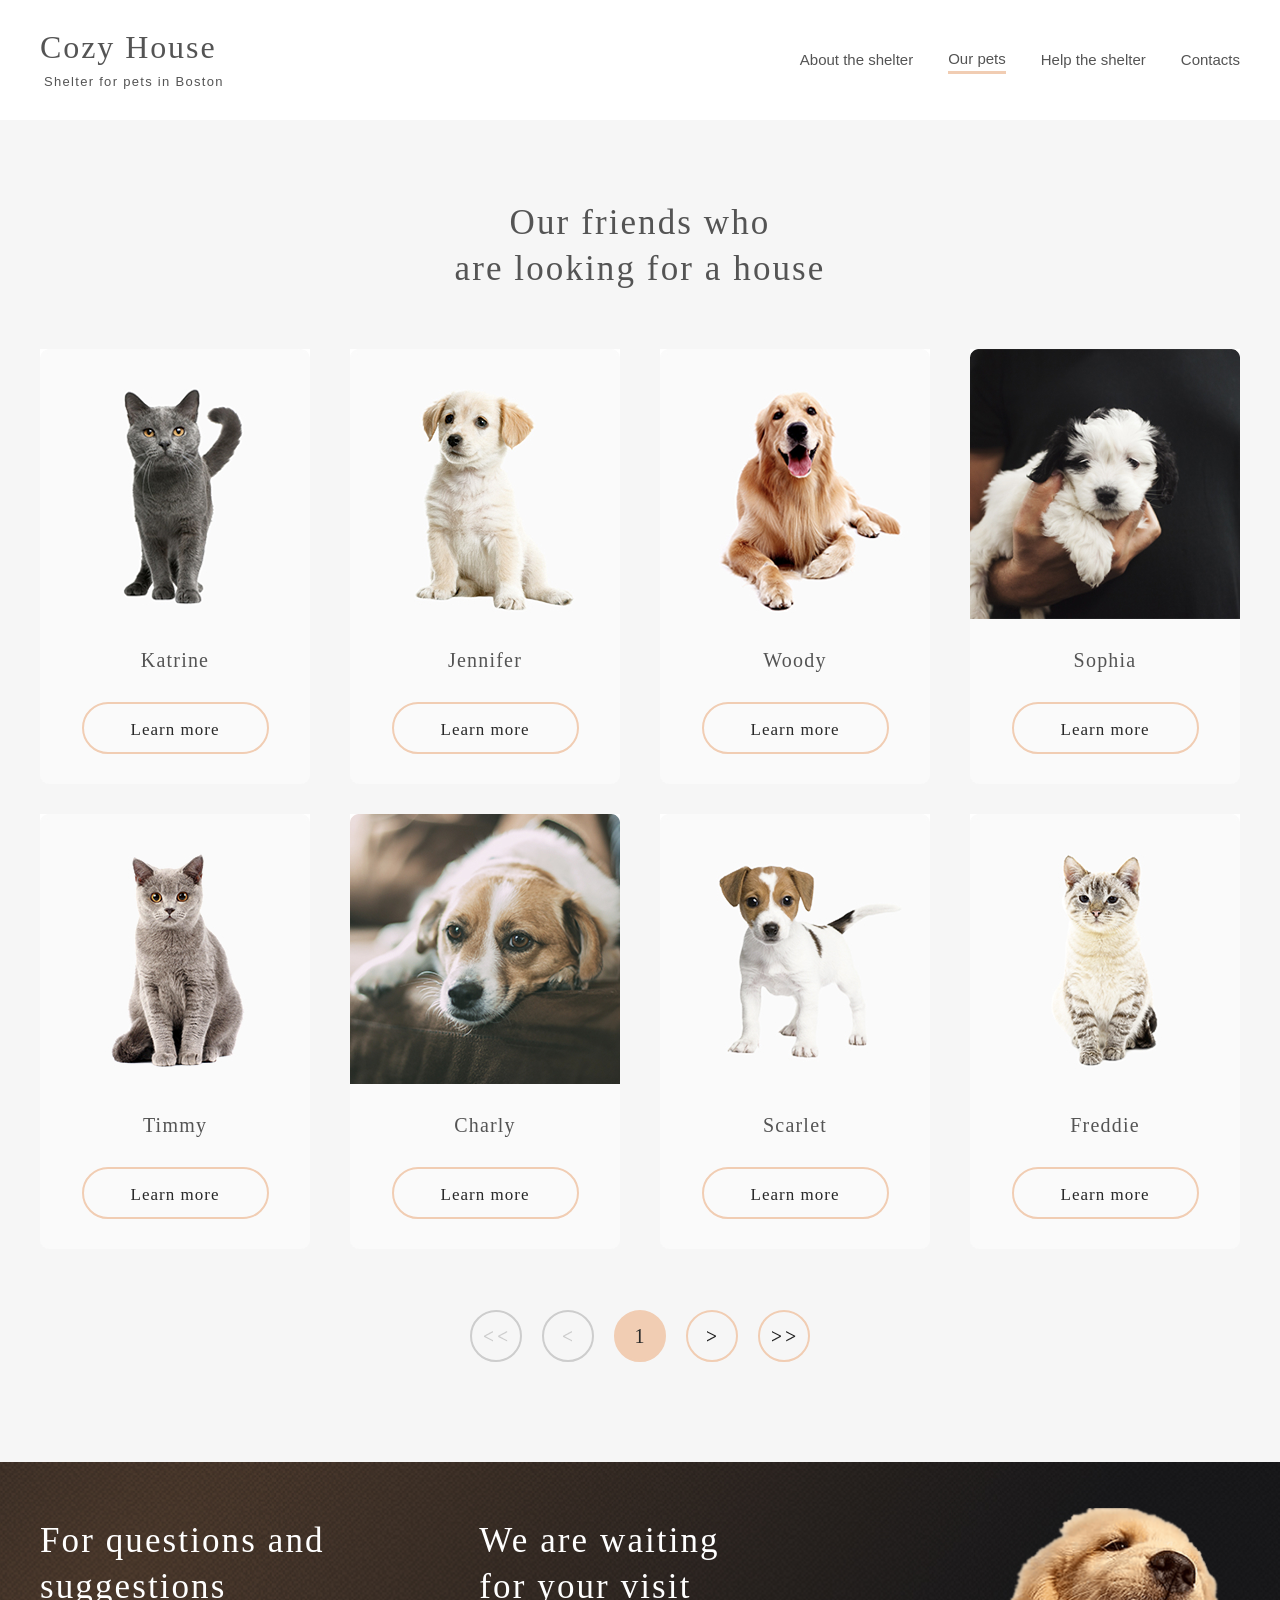
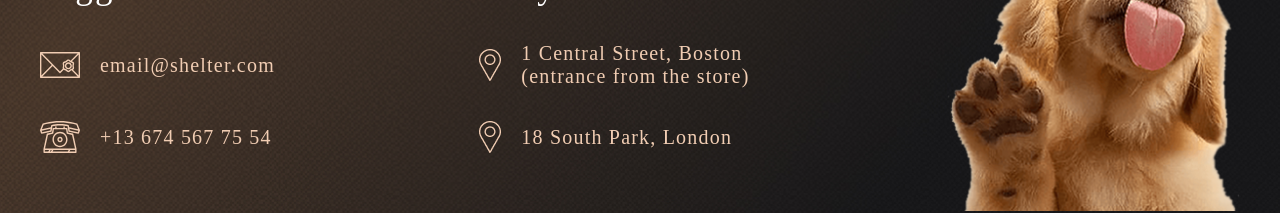
==== shelter/our-pets.html @ 45bc3e40 "feat: add Interactivity" ====
<!DOCTYPE html>
<html lang="en">
<head>
    <meta charset="UTF-8">
    <meta name="viewport" content="width=device-width, initial-scale=1.0">
    <title>Our pets</title>
    <link rel="shortcut icon" href="./favicon.ico" type="image/x-icon">
    <link rel="stylesheet" href="./styles/normalize.css">
    <link rel="preconnect" href="https://fonts.googleapis.com">
    <link rel="preconnect" href="https://fonts.gstatic.com" crossorigin>
    <link href="https://fonts.googleapis.com/css2?family=Inter:ital,opsz,wght@0,14..32,100..900;1,14..32,100..900&display=swap" rel="stylesheet">
    <link rel="stylesheet" href="./styles/style.css">
</head>
<body>
    <header class="header our-pets__header">
        <div class="container">
            <a class="logo" href="./index.html" >
                <h1 class="logo__title">cozy house</h1>
                <h2 class="logo__subtitle">Shelter for pets in Boston</h2>
            </a>
            <nav>
                <ul class="menu">
                    <li><a href="index.html">About the shelter</a></li>
                    <li><a class="active" href="index.html#pets">Our pets</a></li>
                    <li><a href="index.html#help">Help the shelter</a></li>
                    <li><a href="#contacts">Contacts</a></li>
                </ul>
            </nav>
        </div>
    </header>
    <main class="our-pets">
        <div class="container">
            <h2 class="title">Our friends who <br> are looking for a house</h2>
            <div class="cards">
                <div class="card">
                    <img src="./images/pets/pets-katrine.jpg" alt="katrine">
                    <div>Katrine</div>
                    <button>Learn more</button>
                </div>
                <div class="card">
                    <img src="./images/pets/pets-jennifer.jpg" alt="jennifer">
                    <div>Jennifer</div>
                    <button>Learn more</button>
                </div>
                <div class="card">
                    <img src="./images/pets/pets-woody.jpg" alt="woody">
                    <div>Woody</div>
                    <button>Learn more</button>
                </div>
                <div class="card">
                    <img src="./images/pets/pets-sophia.jpg" alt="sophia">
                    <div>Sophia</div>
                    <button>Learn more</button>
                </div>
                <div class="card">
                    <img src="./images/pets/pets-timmy.jpg" alt="timmy">
                    <div>Timmy</div>
                    <button>Learn more</button>
                </div>
                <div class="card">
                    <img src="./images/pets/pets-charly.jpg" alt="charly">
                    <div>Charly</div>
                    <button>Learn more</button>
                </div>
                <div class="card">
                    <img src="./images/pets/pets-scarlet.jpg" alt="scarlet">
                    <div>Scarlet</div>
                    <button>Learn more</button>
                </div>
                <div class="card">
                    <img src="./images/pets/pets-freddie.jpg" alt="freddie">
                    <div>Freddie</div>
                    <button>Learn more</button>
                </div>
            </div>
            <div class="pagination">
                <div class="pagination__item pagination__disabled">
                    <img src="./icons/arrow-dbl-left.png" alt="dbl-left">
                </div>
                <div class="pagination__item pagination__disabled">
                    <img src="./icons/arrow-left.png" alt="left">
                </div>
                <div class="pagination__item pagination__num">1</div>
                <div class="pagination__item pagination__active">
                    <img src="./icons/arrow-right.png" alt="right">
                </div>
                <div class="pagination__item pagination__active">
                    <img src="./icons/arrow-dbl-right.png" alt="dbl-right">
                </div>
            </div>
        </div>
    </main>
    <footer id="contacts" class="footer">
        <div class="container">
            <div class="footer__item">
                <h2 class="footer__title">For questions and suggestions</h2>
                <ul class="contacts">
                    <li><a class="contacts__item contacts__mail" href="mailto:email@shelter.com">email@shelter.com</a></li>
                    <li><a class="contacts__item contacts__tel" href="tel:+136745677554">+13 674 567 75 54</a></li>
                </ul>
            </div>
            <div class="footer__item footer__item-center">
                <h2 class="footer__title">We are waiting for your visit</h2>
                <ul class="contacts">
                    <li><a class="contacts__map" href="https://maps.app.goo.gl/KrKtAV5Xxp4Bvygg8" target="_blank">1 Central Street, Boston <br> (entrance from the store)</a></li>
                    <li><a class="contacts__map" href="https://maps.app.goo.gl/j1xK4EJBAxAeLD6s8" target="_blank">18 South Park, London </a></li>
                </ul>
            </div>
            <div class="footer__item footer__img">
                <img src="./images/footer-puppy.png" alt="puppy">
            </div>
        </div>
    </footer>
</body>
</html>
---- shelter/styles/style.css ----
@import './header.css';
@import './promo.css';
@import './about.css';
@import './pets.css';
@import './help.css';
@import './donation.css';
@import './footer.css';
@import './our-pets.css';

h1, h2, h3, h4, h5, figure, p, ol, ul {
  margin: 0;
}
  
ol[role="list"], ul[role="list"] {
  list-style: none;
  padding-inline: 0;
}

h1, h2, h3, h4, h5 {
  font-size: inherit;
  font-weight: inherit;
}

a {
  text-decoration: none;
}

img {
  display: block;
  max-inline-size: 100%;
}

html {
  font-family: 'Georgia';
  scroll-behavior: smooth;
}

:root {
	--color-light-xl: #fff;
	--color-light-l: #f6f6f6;
	--color-light-s: #fafafa;
	--color-dark-s: #cdcdcd;
	--color-dark-m: #b2b2b2;
	--color-dark-l: #545454;
	--color-dark-xl: #4c4c4c;
	--color-dark-2xl: #444;
	--color-dark-3xl: #292929;
	--color-primary: #f1cdb3;
	--color-primary-light: #fddcc4;
	--start-screen-gradient-background: #211f20;
	--footer-gradient-background: #211f20;
  --font-family: "Georgia", sans-serif;
  --second-family: "Arial", sans-serif;
  --third-family: "Inter", sans-serif;
}
.container {
  max-width: 1200px;
  margin: 0 auto;
}
.text {
  font-family: var(--second-family);
  font-weight: 400;
  font-size: 15px;
  line-height: 160%;
  color: var(--color-dark-s);
}
.btn {
  display: block;
  border-radius: 100px;
  padding: 15px 45px;
  height: 52px;
  background: var(--color-primary);
  font-weight: 400;
  font-size: 17px;
  line-height: 130%;
  letter-spacing: 0.05em;
  color: var(--color-dark-3xl);
  transition: all 0.5s ease-out;
  &:hover {
    background: var(--color-primary-light);
    box-shadow: 0 4px 4px 0 rgba(0, 0, 0, 0.25), 0 4px 4px 0 rgba(0, 0, 0, 0.25);
  }
}
.title {
  font-weight: 400;
  font-size: 35px;
  line-height: 130%;
  letter-spacing: 0.06em;
  color: var(--color-dark-l);
}
.arrow {
  width: 52px;
  height: 52px;
  border-radius: 100px;
  border: 2px solid var(--color-primary);
  display: flex;
  justify-content: center;
  align-items: center;
  cursor: pointer;
}
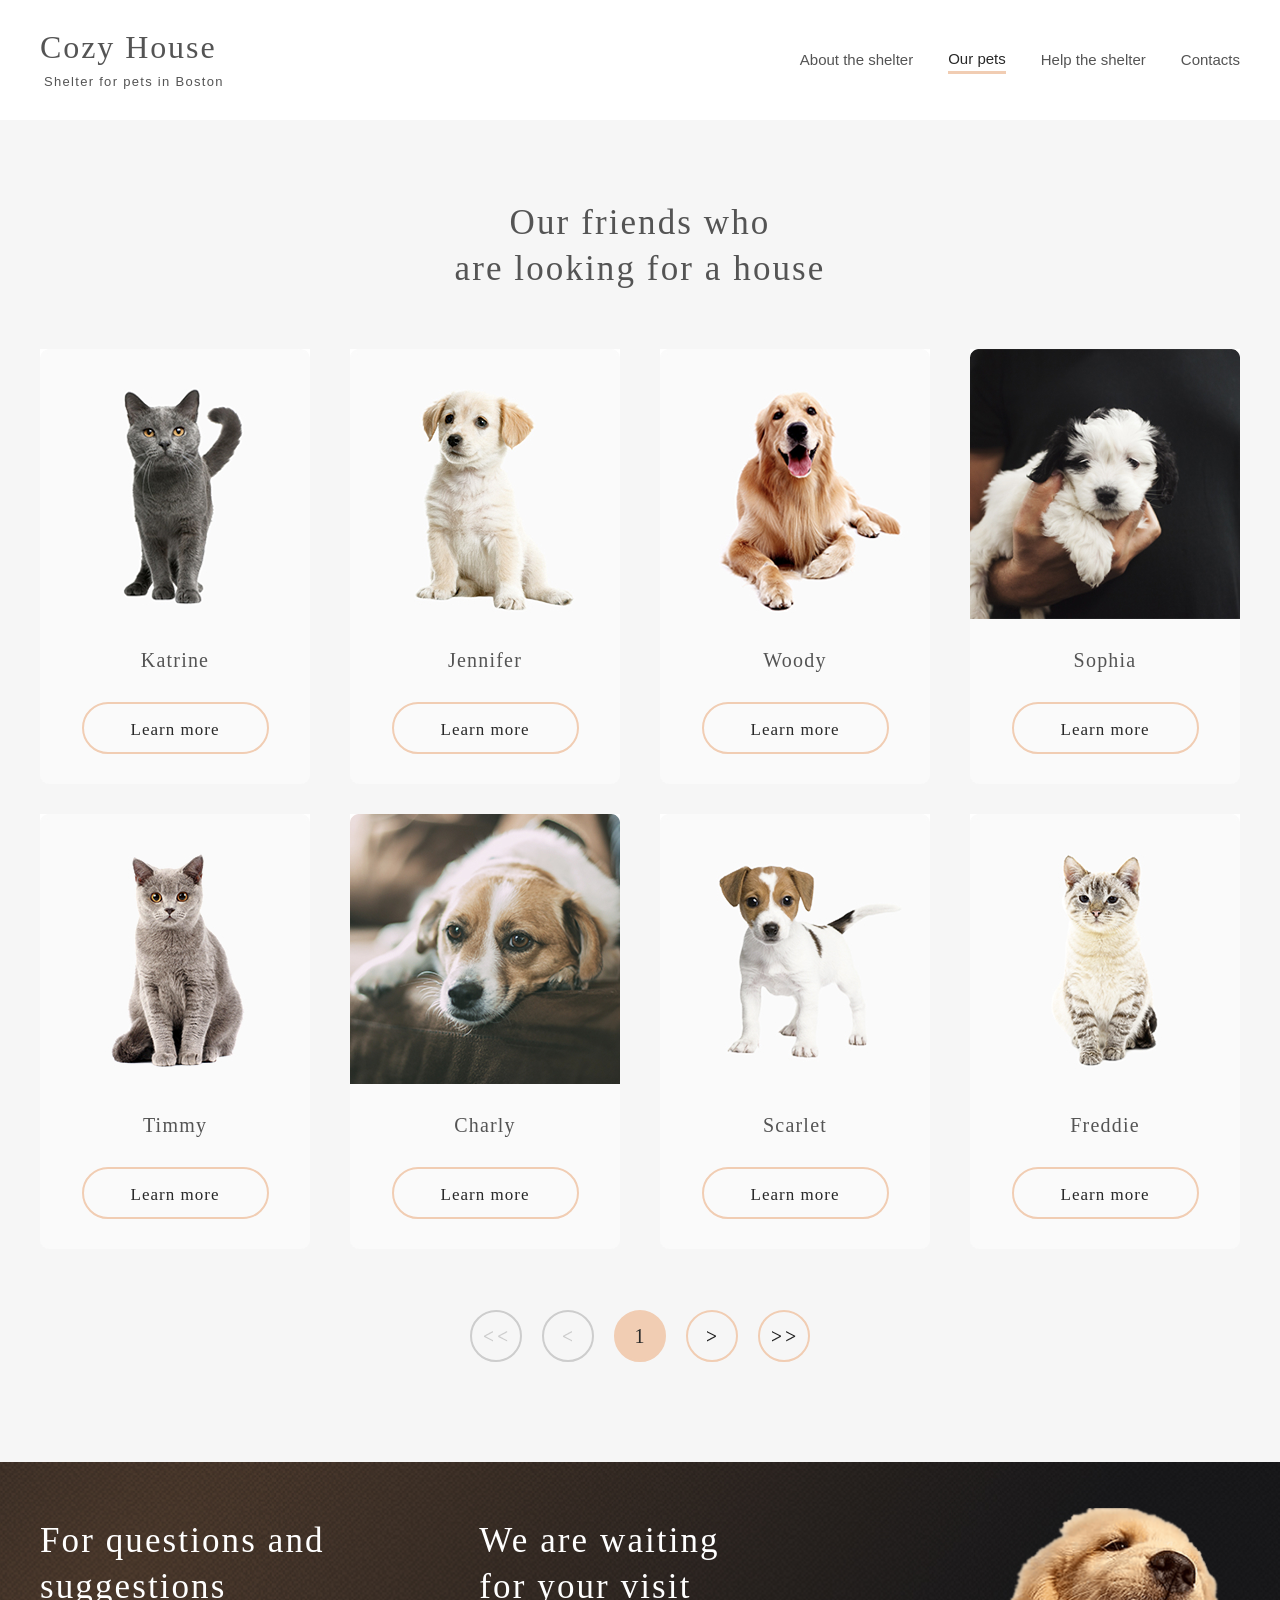
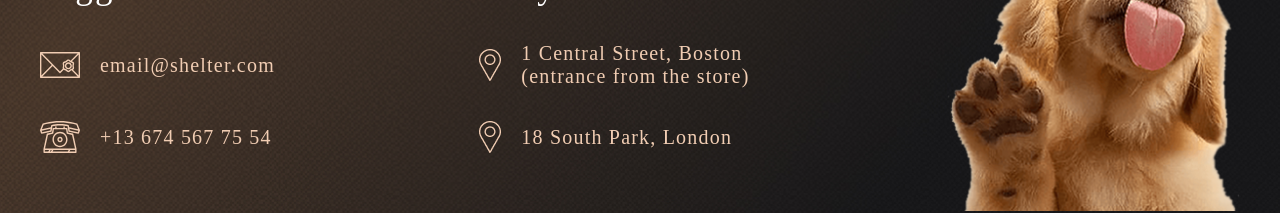
==== commit 4cf78130: "fix: fix styles" ====
--- a/shelter/our-pets.html
+++ b/shelter/our-pets.html
@@ -20,10 +20,10 @@
             </a>
             <nav>
                 <ul class="menu">
-                    <li><a href="index.html">About the shelter</a></li>
-                    <li><a class="active" href="index.html#pets">Our pets</a></li>
-                    <li><a href="index.html#help">Help the shelter</a></li>
-                    <li><a href="#contacts">Contacts</a></li>
+                    <li><a class="menu__item" href="index.html">About the shelter</a></li>
+                    <li><a class="menu__item active" href="index.html#pets">Our pets</a></li>
+                    <li><a class="menu__item" href="index.html#help">Help the shelter</a></li>
+                    <li><a class="menu__item" href="#contacts">Contacts</a></li>
                 </ul>
             </nav>
         </div>
@@ -111,5 +111,6 @@
             </div>
         </div>
     </footer>
+    <script src="./sripts/script.js"></script>
 </body>
 </html>
--- a/shelter/styles/style.css
+++ b/shelter/styles/style.css
@@ -75,7 +75,7 @@
   line-height: 130%;
   letter-spacing: 0.05em;
   color: var(--color-dark-3xl);
-  transition: all 0.5s ease-out;
+  transition: all 0.2s ease-out;
   &:hover {
     background: var(--color-primary-light);
     box-shadow: 0 4px 4px 0 rgba(0, 0, 0, 0.25), 0 4px 4px 0 rgba(0, 0, 0, 0.25);
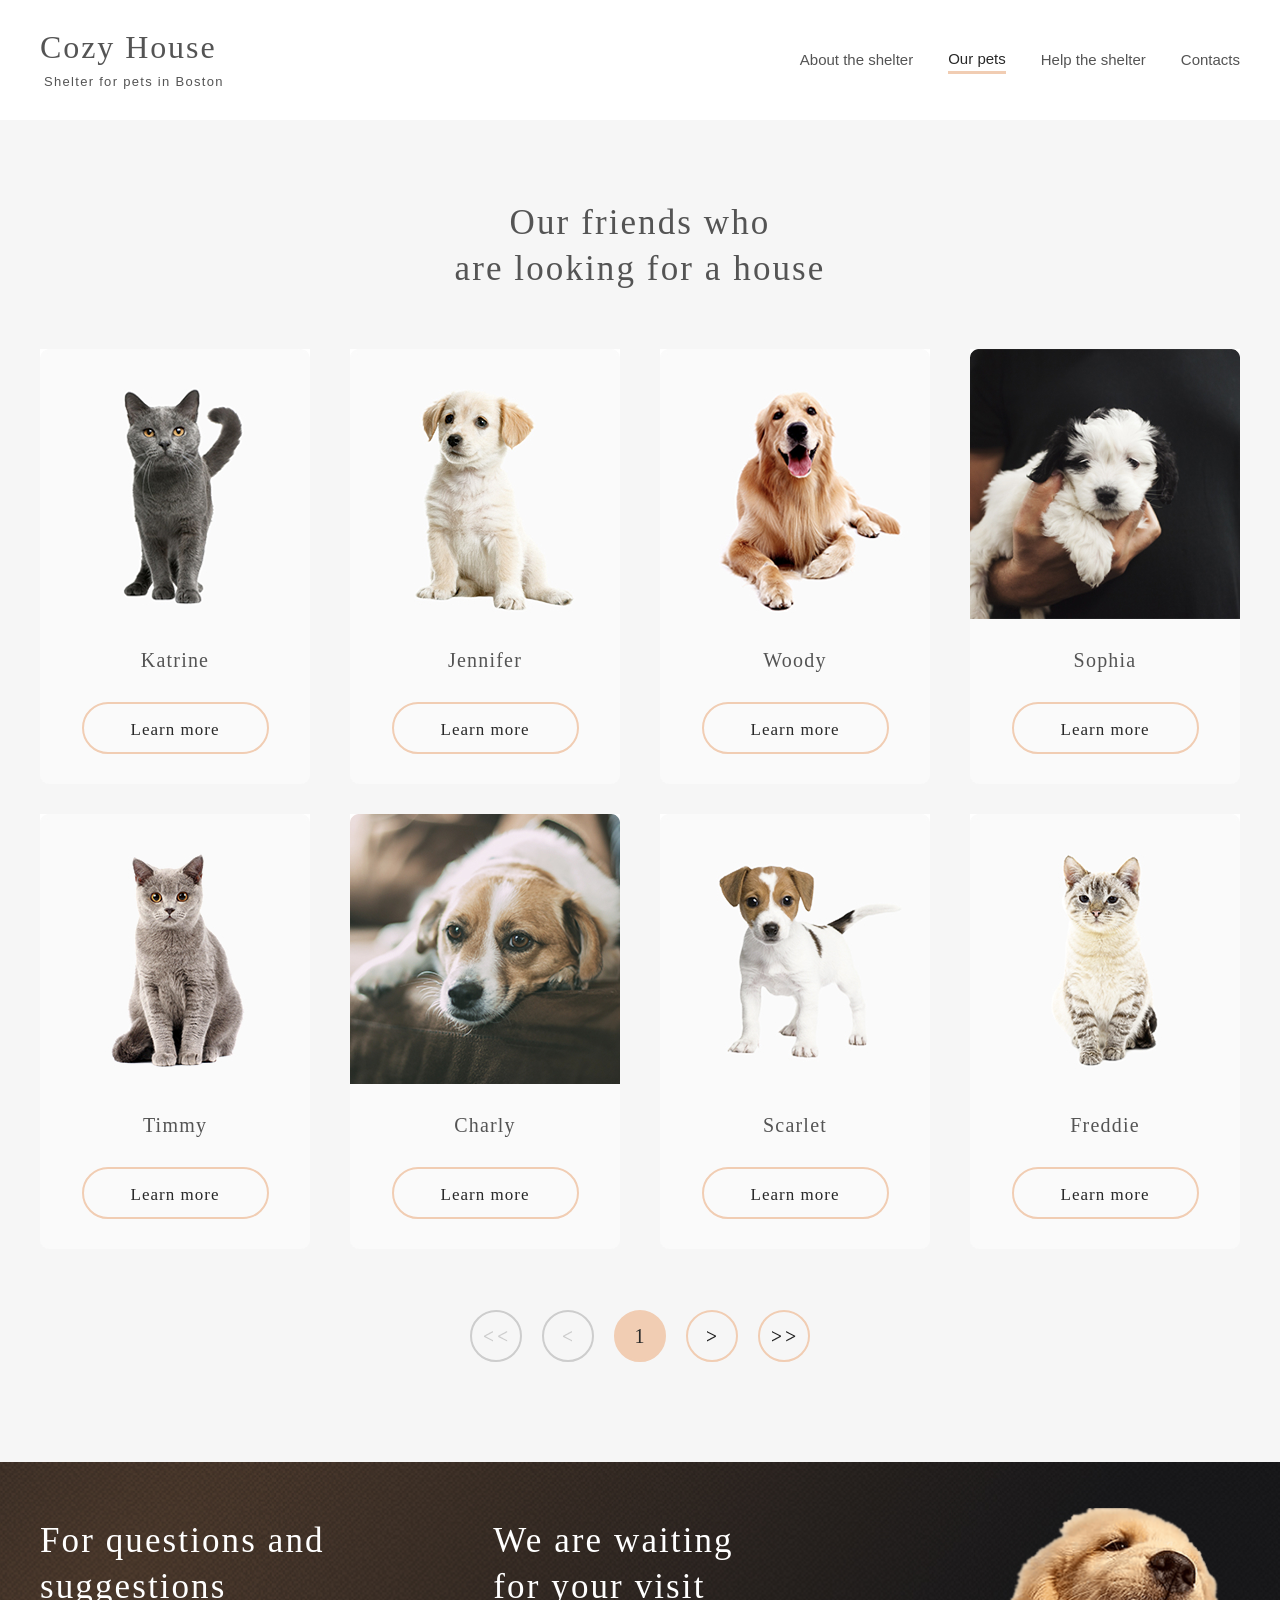
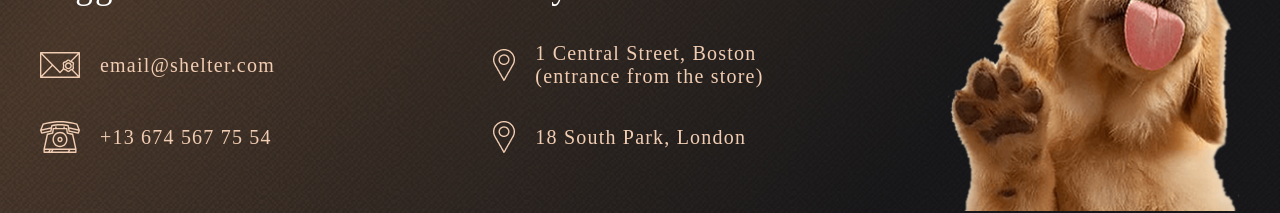
==== commit fb452d32: "feat: add modal window" ====
--- a/shelter/our-pets.html
+++ b/shelter/our-pets.html
@@ -26,12 +26,17 @@
                     <li><a class="menu__item" href="#contacts">Contacts</a></li>
                 </ul>
             </nav>
+            <div class="burger">
+                <span></span>
+                <span></span>
+                <span></span>
+            </div>
         </div>
     </header>
     <main class="our-pets">
         <div class="container">
-            <h2 class="title">Our friends who <br> are looking for a house</h2>
-            <div class="cards">
+            <h2 class="title our-pets__title">Our friends who <br> are looking for a house</h2>
+            <div id="our-pets-cards" class="cards">
                 <div class="card">
                     <img src="./images/pets/pets-katrine.jpg" alt="katrine">
                     <div>Katrine</div>
@@ -92,7 +97,7 @@
     </main>
     <footer id="contacts" class="footer">
         <div class="container">
-            <div class="footer__item">
+            <div class="footer__item footer__item-left">
                 <h2 class="footer__title">For questions and suggestions</h2>
                 <ul class="contacts">
                     <li><a class="contacts__item contacts__mail" href="mailto:email@shelter.com">email@shelter.com</a></li>
@@ -111,6 +116,27 @@
             </div>
         </div>
     </footer>
-    <script src="./sripts/script.js"></script>
+    <div class="modal">
+        <div class="modal__content">
+            <div id="close__pets" class="modal__close">
+                <img src="./icons/close.png" alt="close">
+            </div>
+            <div class="modal__img">
+                <img src="./images/pets/pets-jennifer.jpg" alt="charly">
+            </div>
+            <div class="modal__descr">
+                <div class="modal__title">Jennifer</div>
+                <div class="modal__subtitle">Dog - Labrador</div>
+                <p class="modal__text">Jennifer is a sweet 2 months old Labrador that is patiently waiting to find a new forever home. This girl really enjoys being able to go outside to run and play, but won't hesitate to play up a storm in the house if she has all of her favorite toys.</p>
+                <ul class="modal__list">
+                    <li><span>Age: </span> 2 months</li>
+                    <li><span>Inoculations:</span> none</li>
+                    <li><span>Diseases:</span> none</li>
+                    <li><span>Parasites:</span> none</li>
+                </ul>
+            </div>
+        </div>
+    </div>
+    <script src="./sсripts/script.js"></script>
 </body>
 </html>
--- a/shelter/styles/style.css
+++ b/shelter/styles/style.css
@@ -33,6 +33,10 @@
 html {
   font-family: 'Georgia';
   scroll-behavior: smooth;
+}
+body.active {
+    overflow: hidden;
+    height: 100vh;
 }
 
 :root {
@@ -56,6 +60,18 @@
 .container {
   max-width: 1200px;
   margin: 0 auto;
+  @media screen and (max-width: 1240px) {
+    max-width: 95%;
+  }
+  @media screen and (max-width: 768px) {
+    max-width: 708px;
+  }
+  @media screen and (max-width: 740px) {
+    max-width: 95%;
+  }
+  @media screen and (max-width: 440px) {
+    max-width: 280px;
+  }
 }
 .text {
   font-family: var(--second-family);
@@ -87,6 +103,11 @@
   line-height: 130%;
   letter-spacing: 0.06em;
   color: var(--color-dark-l);
+  @media screen and (max-width: 440px) {
+    font-size: 25px;
+    line-height: 130%;
+    text-align: center;
+  }
 }
 .arrow {
   width: 52px;
@@ -97,4 +118,145 @@
   justify-content: center;
   align-items: center;
   cursor: pointer;
+  transition: all 0.2s ease-out;
+  &:hover {
+    background: var(--color-primary-light);
+    border: 2px solid var(--color-primary-light); 
+  }
+}
+.modal {
+  display: none;
+}
+.modal.show {
+  position: fixed;
+  width: 100%;
+  height: 100%;
+  top: 0;
+  left: 0;
+  display: flex;
+  justify-content: center;
+  align-items: center;
+  background: rgba(41, 41, 41, 0.6);
+}
+.modal__content {
+  position: relative;
+}
+.modal__wrapper {
+  border-radius: 9px;
+  max-width: 900px;
+  min-height: 500px;
+  background: var(--color-light-s);
+  display: flex;
+  @media screen and (max-width: 768px) {
+    max-width: 630px;
+    min-height: 350px;
+  }
+}
+.modal__close {
+  border-radius: 100px;
+  border: 2px solid var(--color-primary);
+  width: 52px;
+  height: 52px;
+  display: flex;
+  justify-content: center;
+  align-items: center;
+  position: absolute;
+  top: -52px;
+  right: -42px;
+  @media screen and (max-width: 320px) {
+    right: -30px;
+  }
+}
+.modal__img {
+  width: 500px;
+  border-radius: 9px 0 0 9px;
+  overflow: hidden;
+  img {
+    width: 100%;
+  }
+  @media screen and (max-width: 768px) {
+    width: 350px;
+  }
+  @media screen and (max-width: 320px) {
+    display: none;
+  }
+}
+.modal__descr {
+  width: 400px;
+  padding: 50px 20px 20px 30px;
+  @media screen and (max-width: 768px) {
+    width: 280px;
+    padding: 10px 8px 9px 11px;
+  }
+  @media screen and (max-width: 320px) {
+    width: 240px;
+    padding: 10px;
+  }
+}
+.modal__title {
+  font-weight: 400;
+  font-size: 35px;
+  line-height: 130%;
+  letter-spacing: 0.06em;
+  color: #000;
+  @media screen and (max-width: 320px) {
+    text-align: center;
+  }
+}
+.modal__subtitle {
+  margin-top: 10px;
+  font-weight: 400;
+  font-size: 20px;
+  line-height: 115%;
+  letter-spacing: 0.06em;
+  color: #000;
+  @media screen and (max-width: 320px) {
+    text-align: center;
+  }
+}
+.modal__text {
+  margin-top: 40px;
+  font-weight: 400;
+  font-size: 15px;
+  line-height: 116%;
+  letter-spacing: 0.06em;
+  color: #000;
+  @media screen and (max-width: 768px) {
+   margin-top: 20px;
+   font-size: 13px;
+   line-height: 111%;
+  }
+}
+.modal__list {
+  margin-top: 40px;
+  padding: 0;
+  list-style: none;
+  li {
+    display: flex;
+    align-items: center;
+    gap: 10px;
+    margin-top: 10px;
+    font-size: 15px;
+    line-height: 110%;
+    letter-spacing: 0.05em;
+    color: #000;
+    &:before {
+      content: '';
+      display: block;
+      width: 4px;
+      height: 4px;
+      border-radius: 100%;
+      background-color: var(--color-primary);
+    }
+    span {
+      font-weight: 700;
+      margin-right: -6px;
+    }
+    @media screen and (max-width: 768px) {
+      margin-top: 5px;
+    }
+  }
+  @media screen and (max-width: 768px) {
+    margin-top: 20px;
+  }
 }
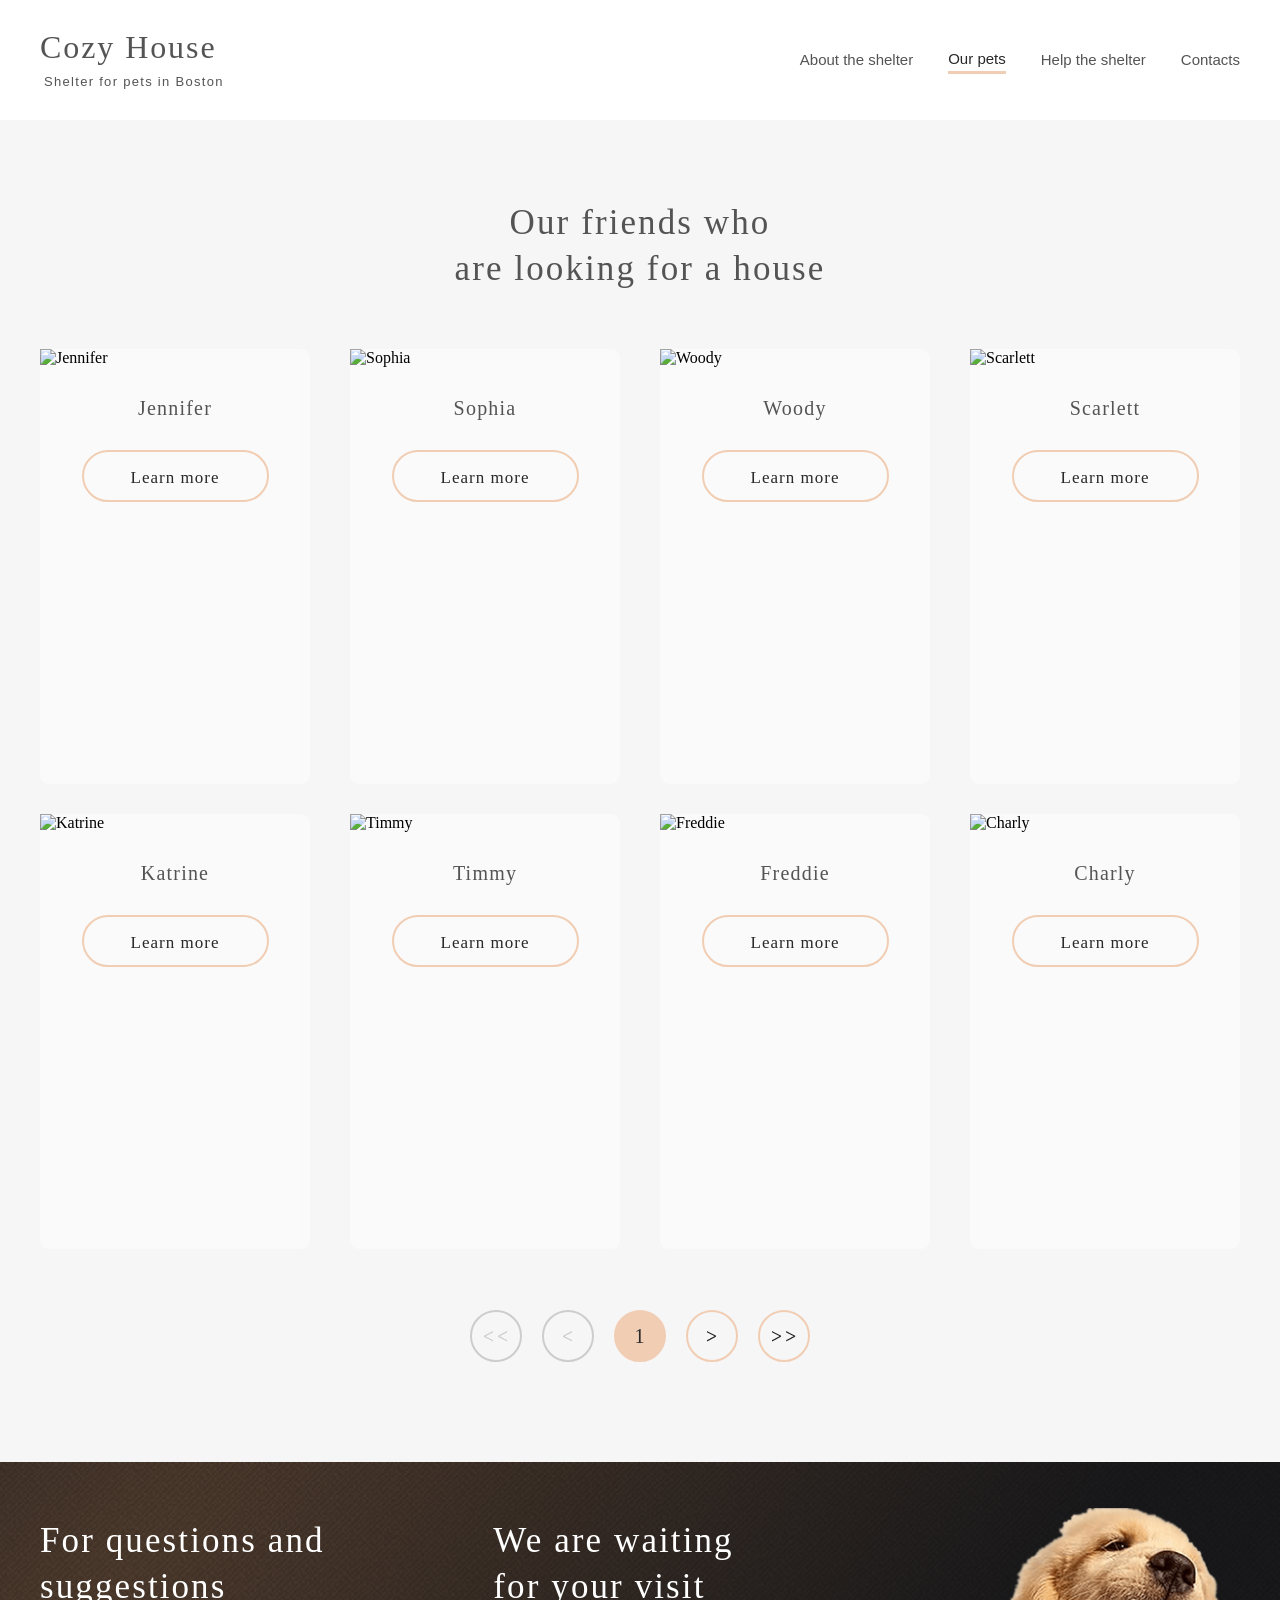
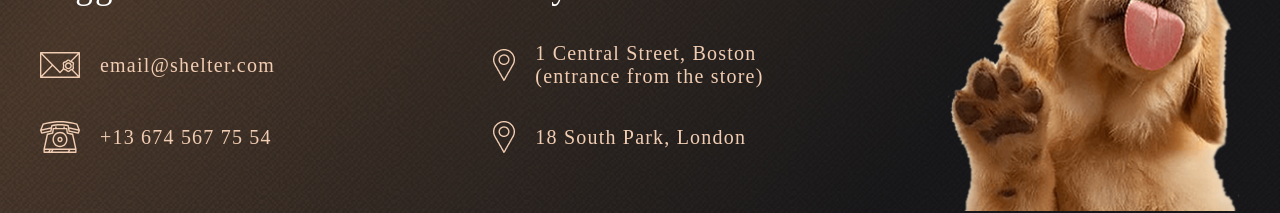
==== commit a381b626: "feat: add modal window functionality & render our pets page cards" ====
--- a/shelter/our-pets.html
+++ b/shelter/our-pets.html
@@ -68,7 +68,7 @@
                     <button>Learn more</button>
                 </div>
                 <div class="card">
-                    <img src="./images/pets/pets-scarlet.jpg" alt="scarlet">
+                    <img src="./images/pets/pets-scarlett.jpg" alt="scarlett">
                     <div>Scarlet</div>
                     <button>Learn more</button>
                 </div>
@@ -118,23 +118,10 @@
     </footer>
     <div class="modal">
         <div class="modal__content">
-            <div id="close__pets" class="modal__close">
+            <div id="close-pets" class="modal__close">
                 <img src="./icons/close.png" alt="close">
             </div>
-            <div class="modal__img">
-                <img src="./images/pets/pets-jennifer.jpg" alt="charly">
-            </div>
-            <div class="modal__descr">
-                <div class="modal__title">Jennifer</div>
-                <div class="modal__subtitle">Dog - Labrador</div>
-                <p class="modal__text">Jennifer is a sweet 2 months old Labrador that is patiently waiting to find a new forever home. This girl really enjoys being able to go outside to run and play, but won't hesitate to play up a storm in the house if she has all of her favorite toys.</p>
-                <ul class="modal__list">
-                    <li><span>Age: </span> 2 months</li>
-                    <li><span>Inoculations:</span> none</li>
-                    <li><span>Diseases:</span> none</li>
-                    <li><span>Parasites:</span> none</li>
-                </ul>
-            </div>
+            <div class="modal__wrapper"></div>
         </div>
     </div>
     <script src="./sсripts/script.js"></script>
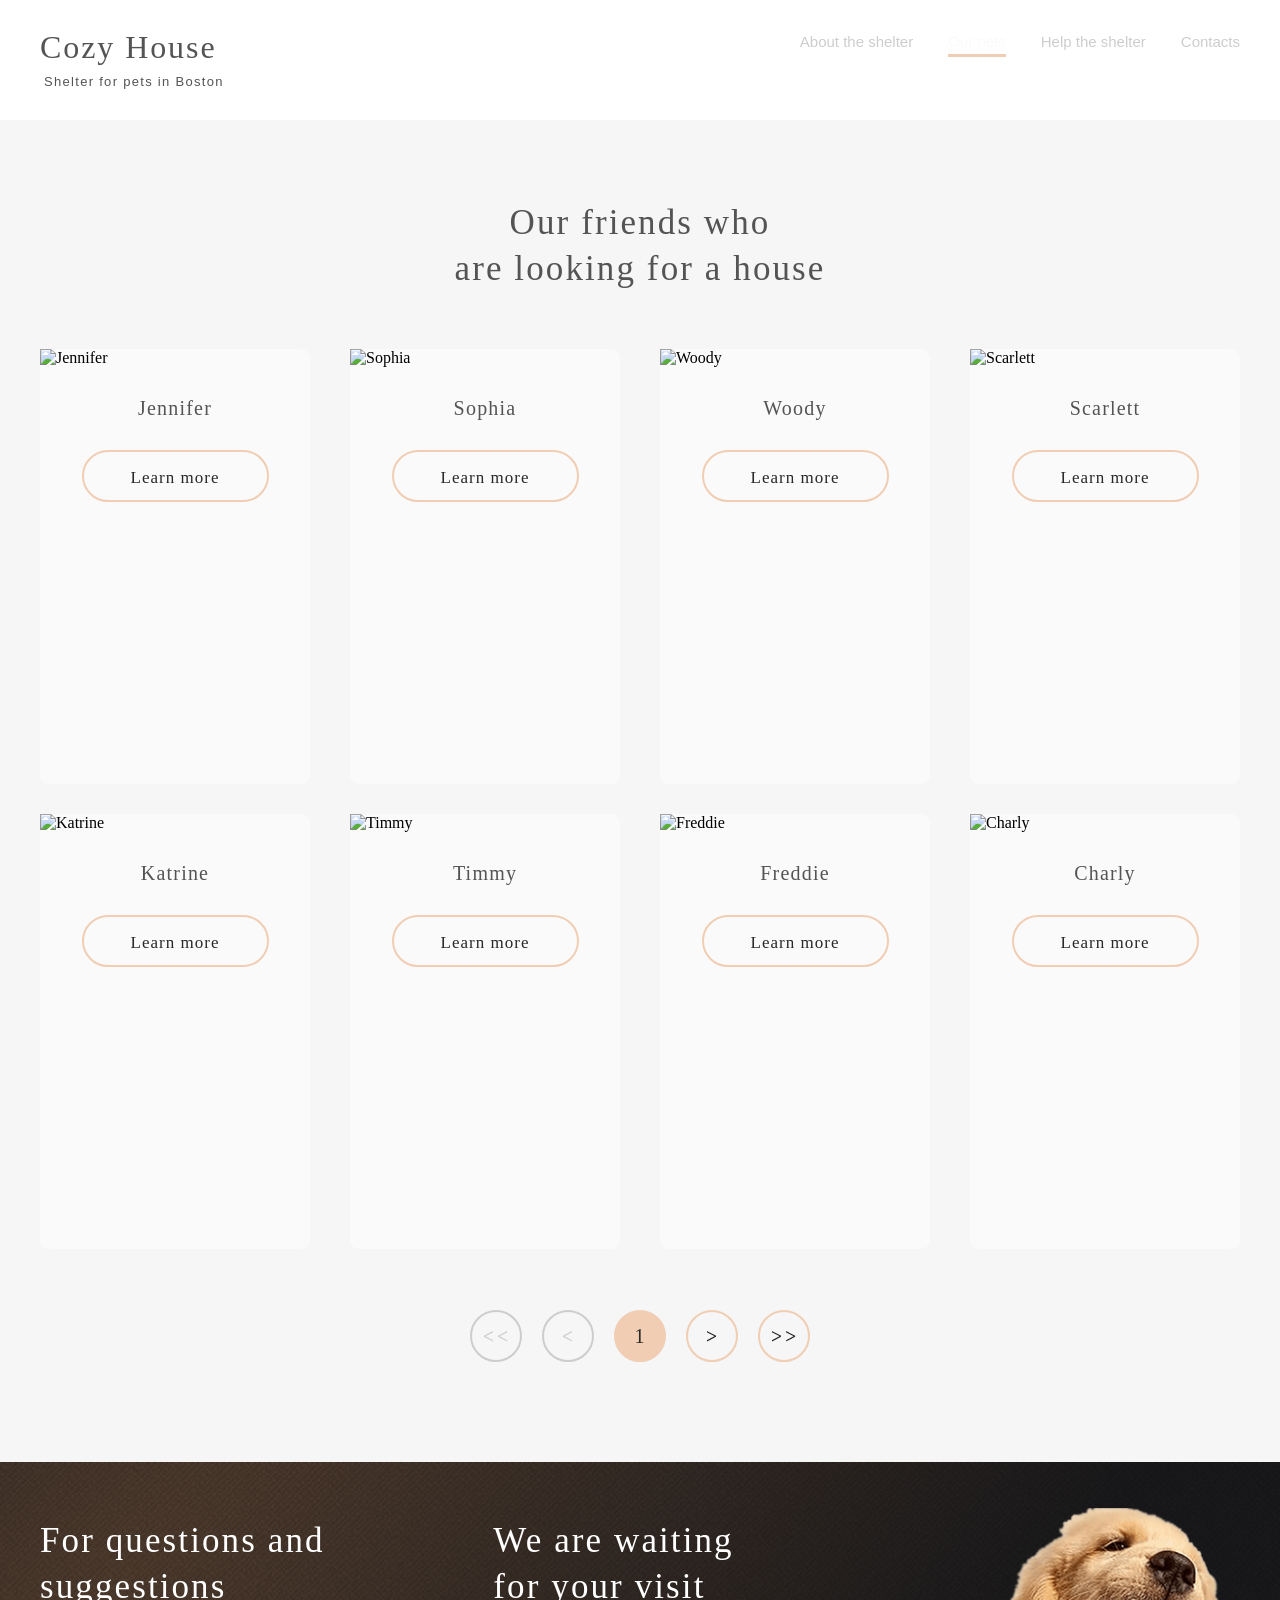
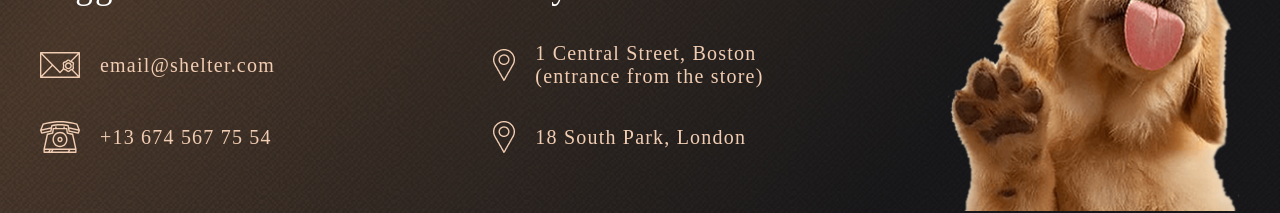
==== commit 960a88b2: "fix: fix burger menu" ====
--- a/shelter/our-pets.html
+++ b/shelter/our-pets.html
@@ -20,10 +20,10 @@
             </a>
             <nav>
                 <ul class="menu">
-                    <li><a class="menu__item" href="index.html">About the shelter</a></li>
-                    <li><a class="menu__item active" href="index.html#pets">Our pets</a></li>
-                    <li><a class="menu__item" href="index.html#help">Help the shelter</a></li>
-                    <li><a class="menu__item" href="#contacts">Contacts</a></li>
+                    <li class="menu__item"><a  href="index.html">About the shelter</a></li>
+                    <li class="menu__item"><a class="active" href="index.html#pets">Our pets</a></li>
+                    <li class="menu__item"><a  href="index.html#help">Help the shelter</a></li>
+                    <li class="menu__item"><a  href="#contacts">Contacts</a></li>
                 </ul>
             </nav>
             <div class="burger">
@@ -31,6 +31,7 @@
                 <span></span>
                 <span></span>
             </div>
+            <div class="header__overlay" aria-hidden="true"></div>
         </div>
     </header>
     <main class="our-pets">
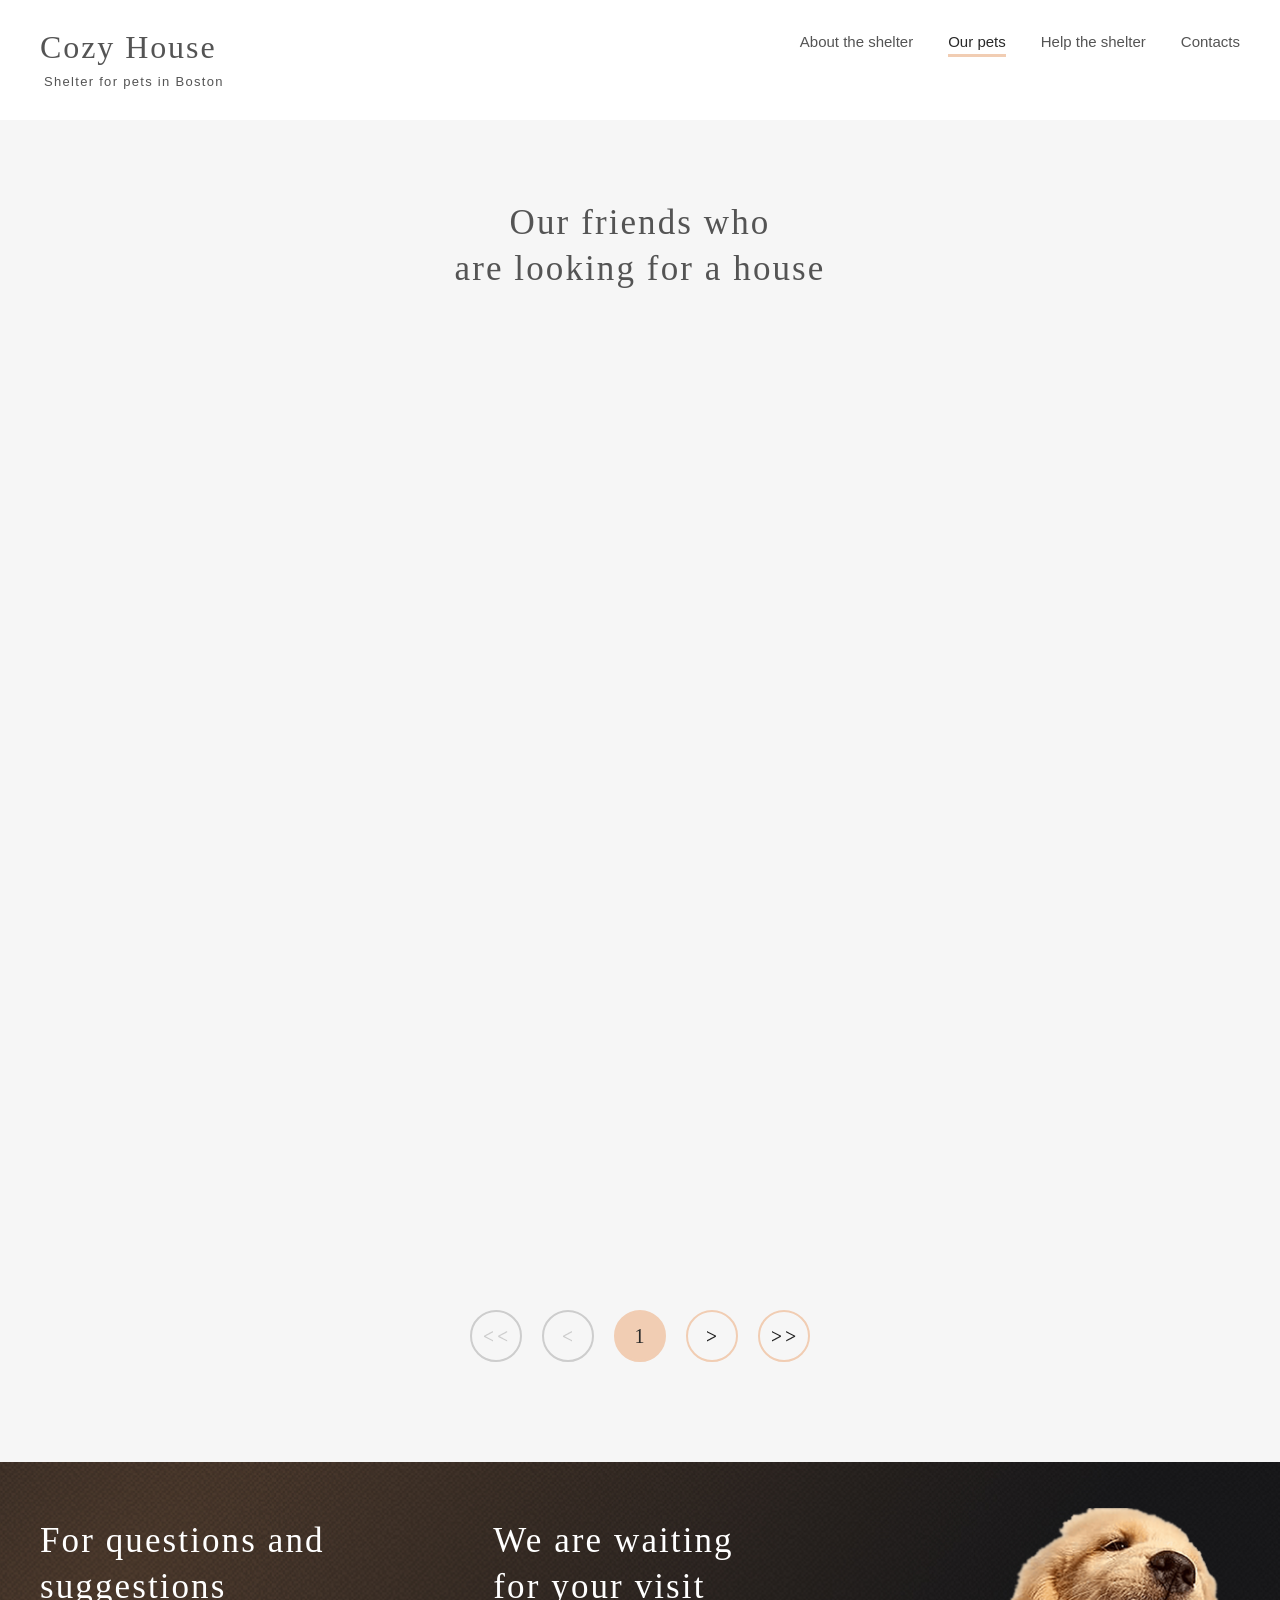
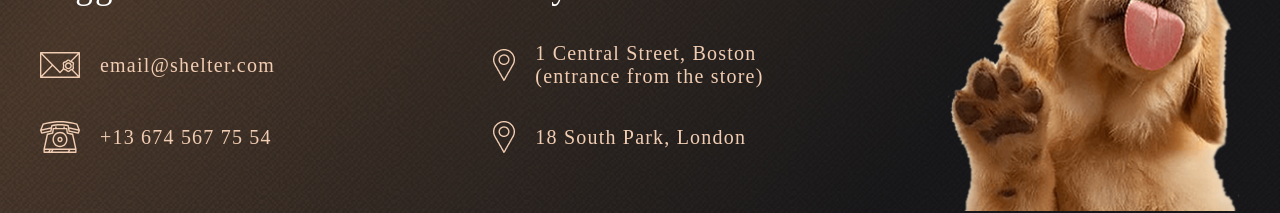
==== commit 7d9244cc: "feat: add pagination" ====
--- a/shelter/our-pets.html
+++ b/shelter/our-pets.html
@@ -125,6 +125,6 @@
             <div class="modal__wrapper"></div>
         </div>
     </div>
-    <script src="./sсripts/script.js"></script>
+    <script src="./scripts/script.js"></script>
 </body>
 </html>
